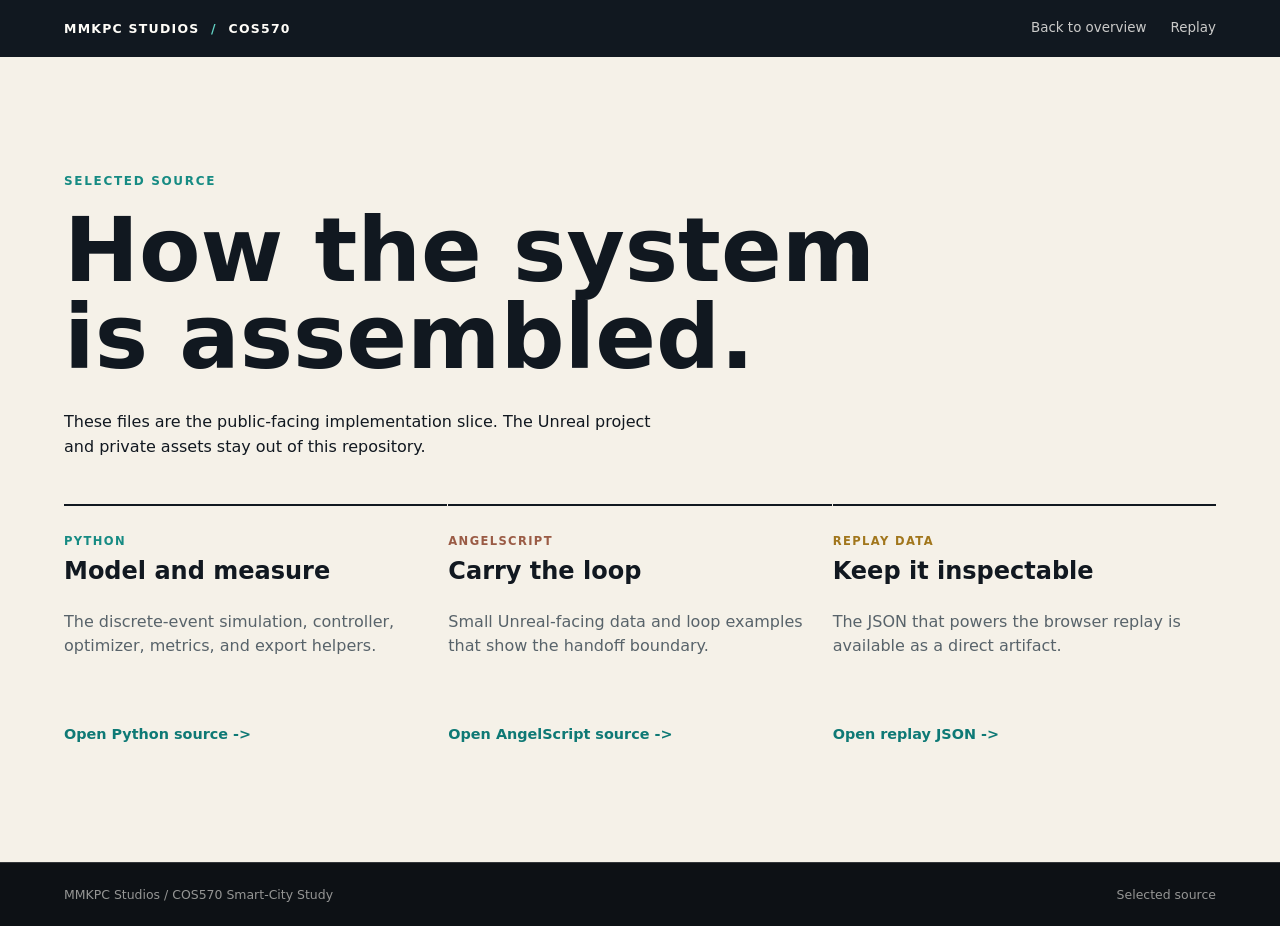
==== docs/code/index.html @ 4338d50b "feat: publish smart-city portfolio showcase" ====
<!doctype html>
<html lang="en">
<head>
  <meta charset="utf-8">
  <meta name="viewport" content="width=device-width, initial-scale=1">
  <title>Selected Source | Smart-City Study</title>
  <link rel="stylesheet" href="../styles.css">
</head>
<body>
  <header class="site-header">
    <a class="wordmark" href="../">MMKPC STUDIOS <span>/</span> COS570</a>
    <nav aria-label="Primary navigation"><a href="../">Back to overview</a><a href="../viewer/">Replay</a></nav>
  </header>
  <main>
    <section class="section section-light">
      <div class="section-heading"><p class="eyebrow eyebrow-dark">Selected source</p><h1>How the system is assembled.</h1><p class="intro-copy"><span>These files are the public-facing implementation slice. The Unreal project and private assets stay out of this repository.</span></p></div>
      <div class="implementation-grid">
        <article><span class="label">Python</span><h2>Model and measure</h2><p>The discrete-event simulation, controller, optimizer, metrics, and export helpers.</p><a class="text-link" href="python/">Open Python source -&gt;</a></article>
        <article><span class="label label-accent">AngelScript</span><h2>Carry the loop</h2><p>Small Unreal-facing data and loop examples that show the handoff boundary.</p><a class="text-link" href="angelscript/">Open AngelScript source -&gt;</a></article>
        <article><span class="label label-warm">Replay data</span><h2>Keep it inspectable</h2><p>The JSON that powers the browser replay is available as a direct artifact.</p><a class="text-link" href="../data/light_schedule.json">Open replay JSON -&gt;</a></article>
      </div>
    </section>
  </main>
  <footer class="site-footer"><span>MMKPC Studios / COS570 Smart-City Study</span><span>Selected source</span></footer>
</body>
</html>
---- docs/styles.css ----
:root {
  --ink: #111820;
  --ink-soft: #1d2a33;
  --paper: #f5f1e8;
  --paper-deep: #e9e2d5;
  --white: #fffdf8;
  --teal: #62d2c3;
  --coral: #ff765f;
  --gold: #e8ba63;
  --line: rgba(17, 24, 32, 0.16);
  --line-light: rgba(255, 253, 248, 0.2);
  --max: 1220px;
  font-family: Inter, ui-sans-serif, system-ui, -apple-system, BlinkMacSystemFont, "Segoe UI", sans-serif;
  color: var(--ink);
  background: var(--paper);
  line-height: 1.55;
}

* { box-sizing: border-box; }
html { scroll-behavior: smooth; }
body { margin: 0; background: var(--paper); }
img, video { display: block; max-width: 100%; }
a { color: inherit; }

.site-header {
  align-items: center;
  background: var(--ink);
  color: var(--white);
  display: flex;
  justify-content: space-between;
  padding: 18px clamp(20px, 5vw, 72px);
  position: relative;
  z-index: 5;
}

.wordmark { font-size: 0.78rem; font-weight: 800; letter-spacing: 0.1em; text-decoration: none; }
.wordmark span { color: var(--teal); padding: 0 6px; }
.site-header nav { display: flex; gap: 24px; }
.site-header nav a { color: rgba(255, 253, 248, 0.78); font-size: 0.84rem; text-decoration: none; }
.site-header nav a:hover, .site-header nav a:focus-visible { color: var(--teal); }

.hero {
  background-image: url("assets/evidence/ue_scene_01.jpg");
  background-position: center;
  background-size: cover;
  color: var(--white);
  min-height: 78vh;
  position: relative;
}
.hero-shade { background: rgba(10, 18, 24, 0.65); inset: 0; position: absolute; }
.hero-inner { margin: 0 auto; max-width: var(--max); padding: clamp(100px, 15vh, 170px) 28px 70px; position: relative; }
.eyebrow { color: var(--teal); font-size: 0.75rem; font-weight: 800; letter-spacing: 0.14em; margin: 0 0 16px; text-transform: uppercase; }
.eyebrow-dark { color: #168b83; }
h1, h2, h3, p { margin-top: 0; }
h1 { font-size: clamp(2.8rem, 7vw, 6.8rem); letter-spacing: 0; line-height: 0.98; margin-bottom: 28px; max-width: 920px; }
.hero-lede { font-size: clamp(1.05rem, 1.7vw, 1.35rem); max-width: 670px; }
.hero-actions { display: flex; flex-wrap: wrap; gap: 12px; margin: 34px 0 66px; }
.button { border: 1px solid transparent; display: inline-flex; font-size: 0.9rem; font-weight: 800; padding: 12px 17px; text-decoration: none; }
.button-primary { background: var(--coral); color: var(--ink); }
.button-primary:hover, .button-primary:focus-visible { background: var(--gold); }
.button-quiet { border-color: rgba(255, 253, 248, 0.5); color: var(--white); }
.button-quiet:hover, .button-quiet:focus-visible { border-color: var(--teal); color: var(--teal); }
.hero-stats { border-top: 1px solid var(--line-light); display: grid; gap: 20px; grid-template-columns: repeat(4, 1fr); margin: 0; max-width: 900px; padding-top: 22px; }
.hero-stats div { display: grid; gap: 4px; }
.hero-stats dt { color: var(--gold); font-size: 1.8rem; font-weight: 800; }
.hero-stats dd { color: rgba(255, 253, 248, 0.75); font-size: 0.78rem; margin: 0; }

.section { padding: clamp(70px, 9vw, 132px) clamp(20px, 5vw, 72px); }
.section > * { margin-left: auto; margin-right: auto; max-width: var(--max); }
.section-light { background: var(--paper); }
.section-dark { background: var(--ink-soft); color: var(--white); }
.section-ink { background: #0d1115; color: var(--white); }
.section-heading { margin-bottom: 44px; }
.section-heading h2 { font-size: clamp(2rem, 4vw, 4rem); line-height: 1.03; max-width: 700px; }
.split-heading { align-items: end; display: flex; gap: 28px; justify-content: space-between; }
.section-note { color: rgba(255, 253, 248, 0.68); margin: 0; max-width: 360px; }
.intro-copy { display: grid; gap: 24px; grid-template-columns: 1.1fr 0.9fr; }
.intro-copy p { font-size: clamp(1.12rem, 2vw, 1.55rem); max-width: 730px; }
.intro-copy .muted { color: #58636a; font-size: 1rem; }

.metric-grid { display: grid; gap: 1px; grid-template-columns: repeat(4, 1fr); margin-bottom: 54px; }
.metric { border: 1px solid var(--line-light); min-height: 160px; padding: 22px; }
.metric strong { color: var(--gold); display: block; font-size: clamp(1.7rem, 3vw, 2.65rem); line-height: 1; margin-bottom: 20px; }
.metric span, .metric small { display: block; }
.metric span { font-weight: 800; }
.metric small { color: rgba(255, 253, 248, 0.62); margin-top: 5px; }
.chart-grid { display: grid; gap: 18px; grid-template-columns: repeat(3, 1fr); }
figure { margin: 0; }
figure img { background: var(--white); width: 100%; }
figcaption { color: #59636a; font-size: 0.82rem; padding-top: 10px; }
.section-dark figcaption { color: rgba(255, 253, 248, 0.65); }

.text-link { color: #0e7975; font-size: 0.9rem; font-weight: 800; text-decoration: none; }
.text-link:hover, .text-link:focus-visible { color: var(--coral); }
.replay-frame { background: #0c1116; border: 1px solid var(--line); height: min(72vw, 690px); overflow: hidden; }
.replay-frame iframe { border: 0; height: 100%; width: 100%; }
.caption { color: #59636a; font-size: 0.84rem; margin-top: 14px; }
.film-section video { background: #091016; border: 1px solid var(--line-light); margin: 0 auto; width: 100%; }
.film-section video:focus-visible { outline: 3px solid var(--teal); outline-offset: 4px; }

.evidence-grid { display: grid; gap: 18px; grid-template-columns: repeat(2, 1fr); }
.evidence-grid figure { background: var(--white); padding-bottom: 12px; }
.evidence-grid figcaption { padding-left: 14px; }
.implementation-grid { display: grid; gap: 1px; grid-template-columns: repeat(3, 1fr); }
.implementation-grid article { border-top: 2px solid var(--ink); padding: 22px 20px 0 0; }
.implementation-grid h3 { font-size: 1.45rem; line-height: 1.1; }
.implementation-grid p { color: #58636a; min-height: 96px; }
.label { color: #168b83; font-size: 0.72rem; font-weight: 800; letter-spacing: 0.12em; text-transform: uppercase; }
.label-accent { color: #9a5b45; }
.label-warm { color: #a1761c; }
.closing-section { display: grid; gap: 24px; grid-template-columns: 1.1fr 1fr auto; }
.closing-section h2 { font-size: clamp(2rem, 4vw, 4rem); line-height: 1.02; margin: 0; }
.closing-section p { color: rgba(255, 253, 248, 0.72); margin: 0; max-width: 450px; }
.site-footer { background: #0d1115; border-top: 1px solid rgba(255, 253, 248, 0.16); color: rgba(255, 253, 248, 0.56); display: flex; font-size: 0.78rem; justify-content: space-between; padding: 22px clamp(20px, 5vw, 72px); }

@media (max-width: 800px) {
  .site-header { align-items: flex-start; gap: 18px; }
  .site-header nav { flex-wrap: wrap; gap: 8px 14px; justify-content: flex-end; }
  .hero-inner { padding-top: 86px; }
  .hero-stats, .metric-grid, .chart-grid, .intro-copy, .implementation-grid, .closing-section { grid-template-columns: 1fr 1fr; }
  .chart-grid figure:last-child { grid-column: 1 / -1; max-width: 66%; }
  .closing-section { display: grid; }
  .closing-section .button { justify-self: start; }
}

@media (max-width: 560px) {
  .site-header { display: block; }
  .site-header nav { justify-content: flex-start; margin-top: 14px; }
  h1 { font-size: 3rem; }
  .hero-stats, .metric-grid, .chart-grid, .intro-copy, .evidence-grid, .implementation-grid, .closing-section { grid-template-columns: 1fr; }
  .chart-grid figure:last-child { grid-column: auto; max-width: none; }
  .split-heading { align-items: flex-start; display: block; }
  .section-note, .split-heading .text-link { display: block; margin-top: 18px; }
  .site-footer { display: block; }
  .site-footer span { display: block; margin-top: 5px; }
}

@media (prefers-reduced-motion: reduce) {
  html { scroll-behavior: auto; }
}
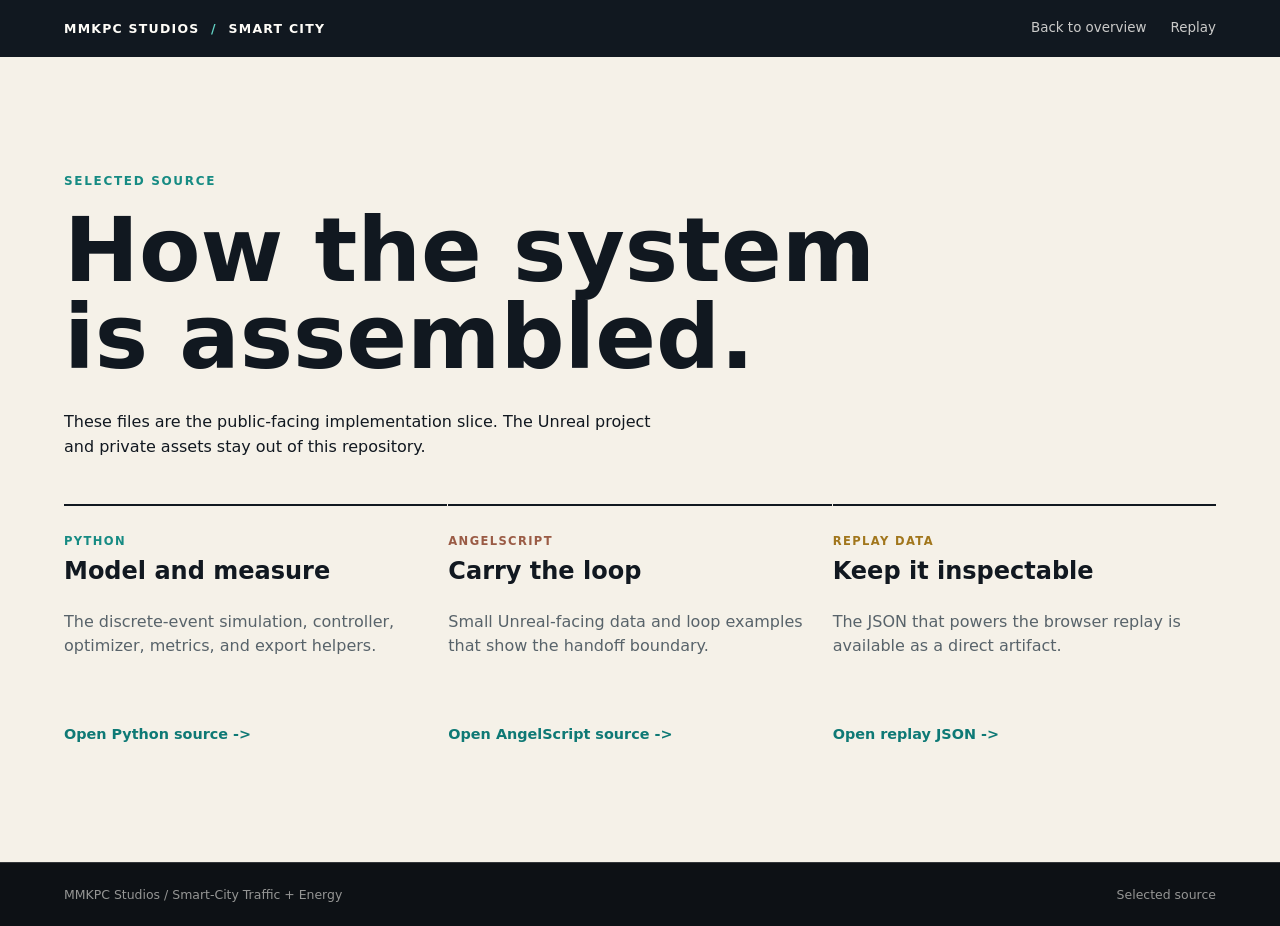
==== commit 88c626bf: "refactor: present smart-city work as portfolio" ====
--- a/docs/code/index.html
+++ b/docs/code/index.html
@@ -3,12 +3,13 @@
 <head>
   <meta charset="utf-8">
   <meta name="viewport" content="width=device-width, initial-scale=1">
-  <title>Selected Source | Smart-City Study</title>
+  <title>Selected Source | Smart-City Portfolio</title>
+  <link rel="icon" href="../favicon.svg" type="image/svg+xml">
   <link rel="stylesheet" href="../styles.css">
 </head>
 <body>
   <header class="site-header">
-    <a class="wordmark" href="../">MMKPC STUDIOS <span>/</span> COS570</a>
+    <a class="wordmark" href="../">MMKPC STUDIOS <span>/</span> SMART CITY</a>
     <nav aria-label="Primary navigation"><a href="../">Back to overview</a><a href="../viewer/">Replay</a></nav>
   </header>
   <main>
@@ -21,6 +22,6 @@
       </div>
     </section>
   </main>
-  <footer class="site-footer"><span>MMKPC Studios / COS570 Smart-City Study</span><span>Selected source</span></footer>
+  <footer class="site-footer"><span>MMKPC Studios / Smart-City Traffic + Energy</span><span>Selected source</span></footer>
 </body>
 </html>
